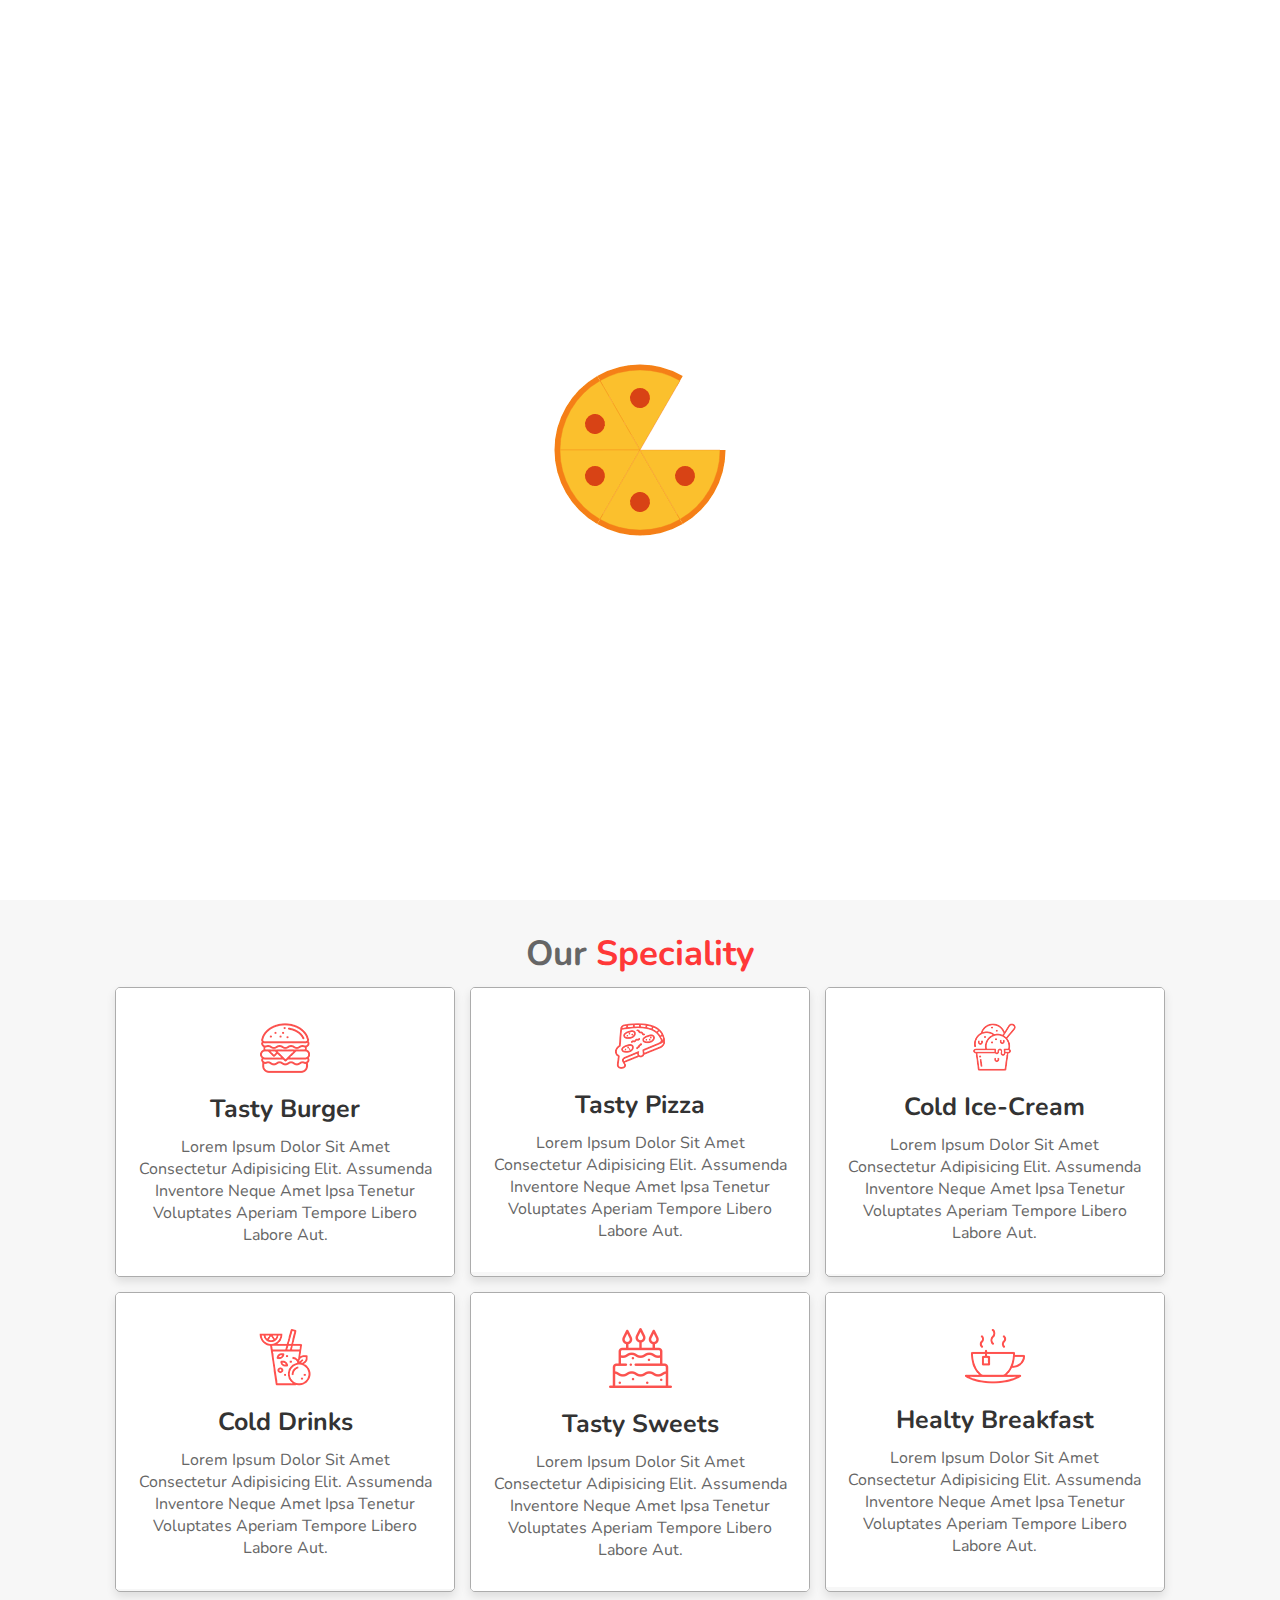
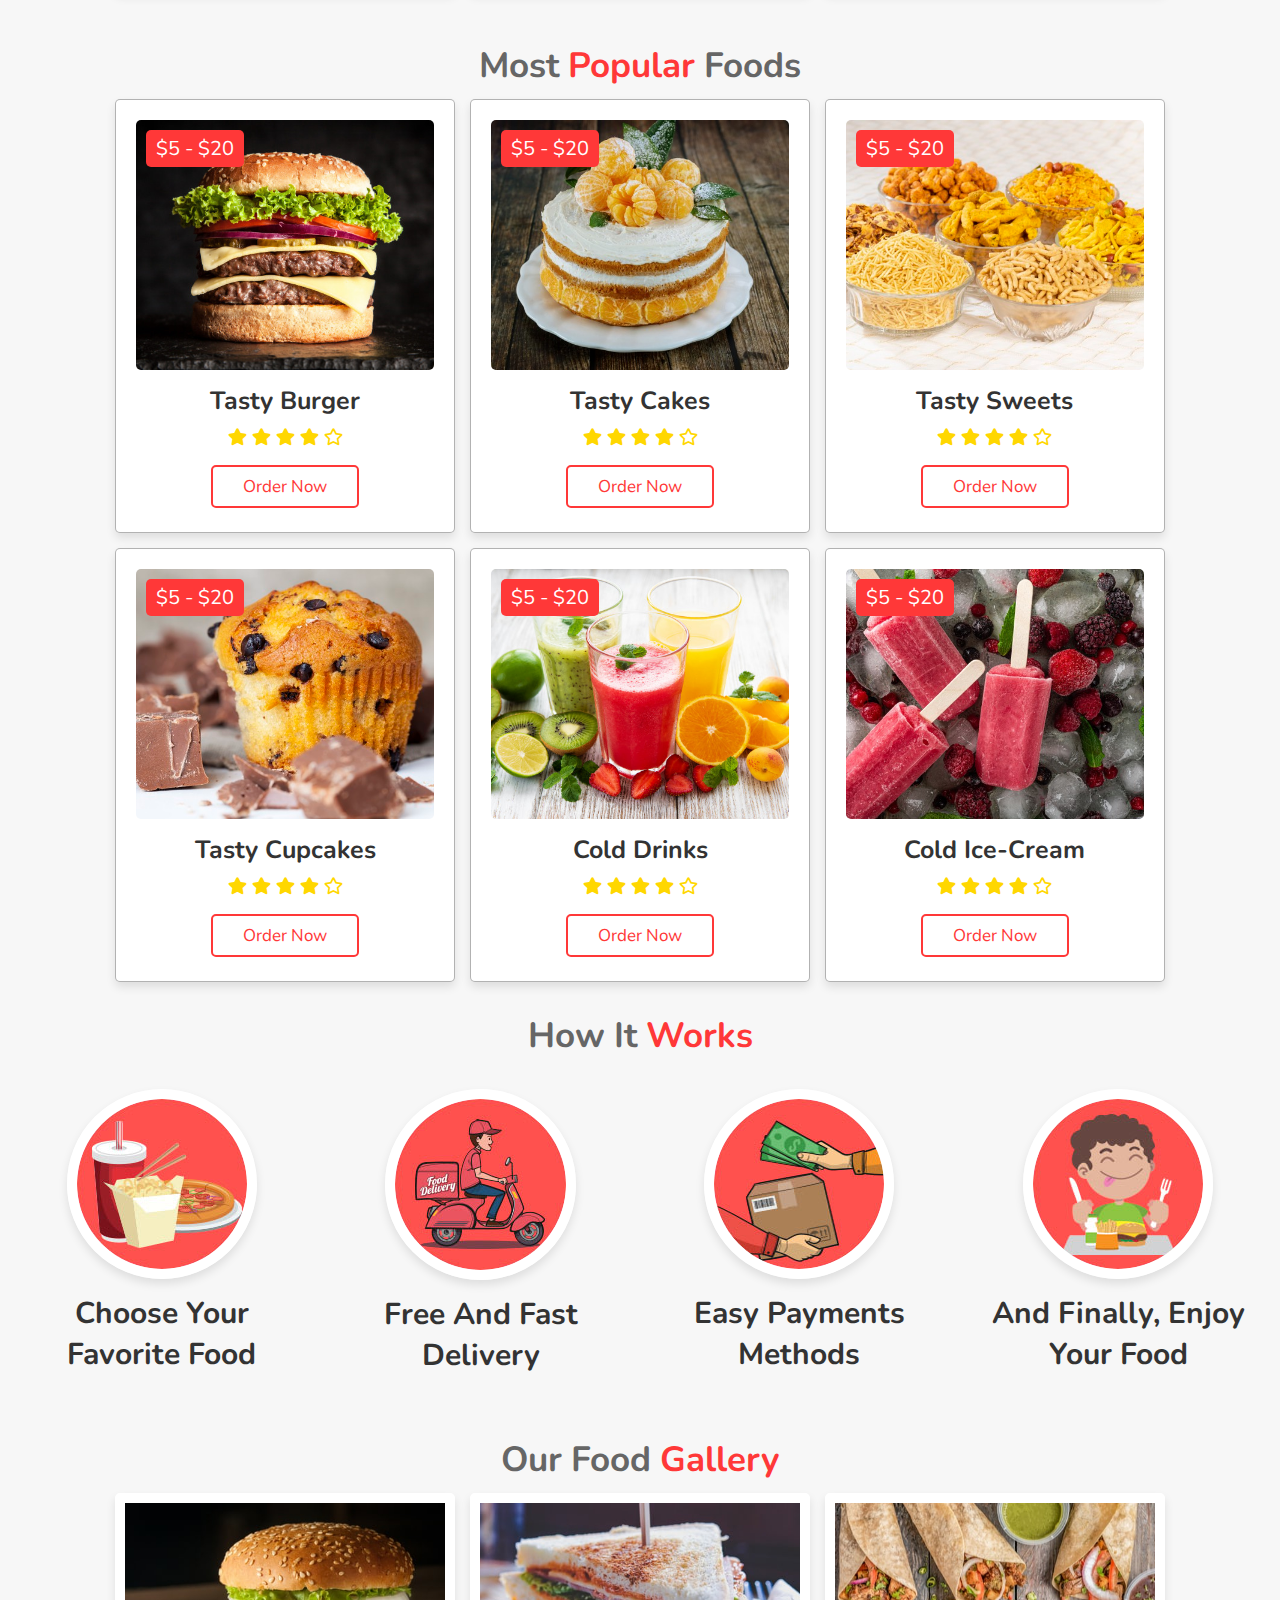
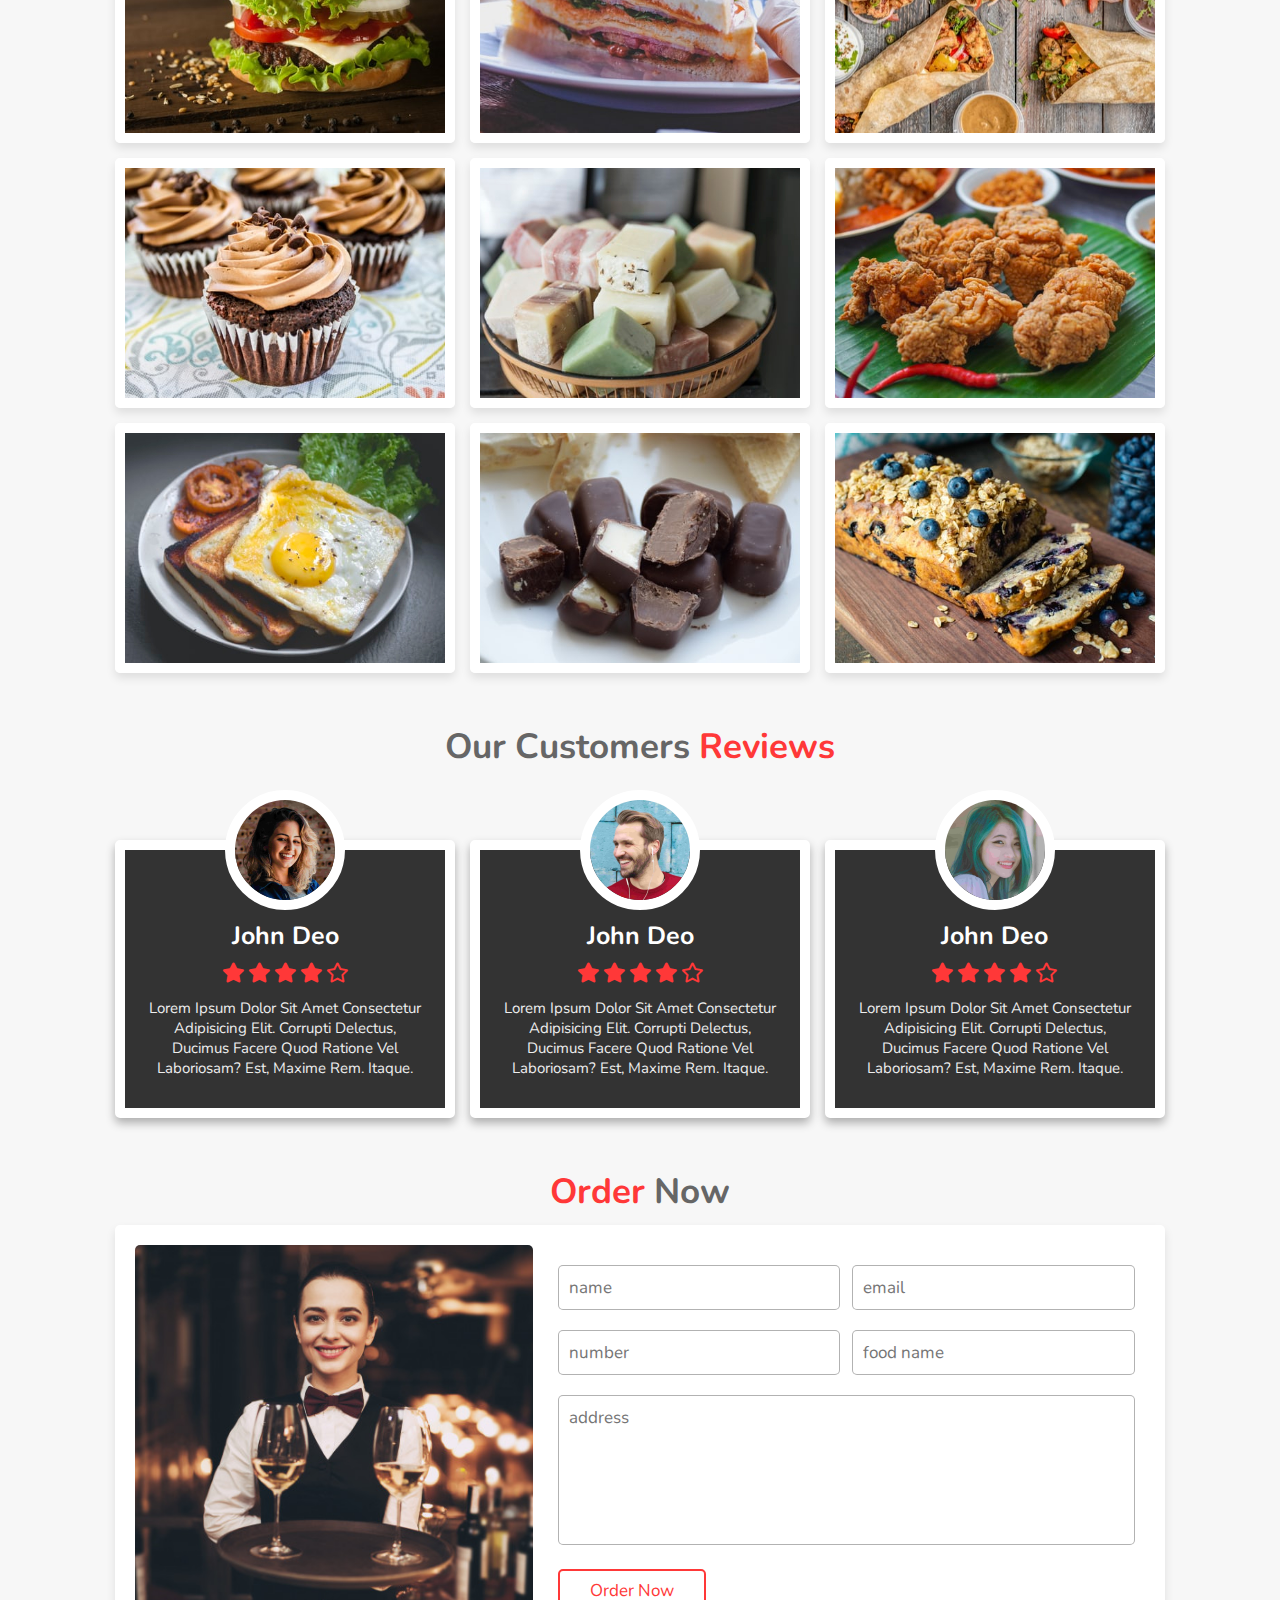
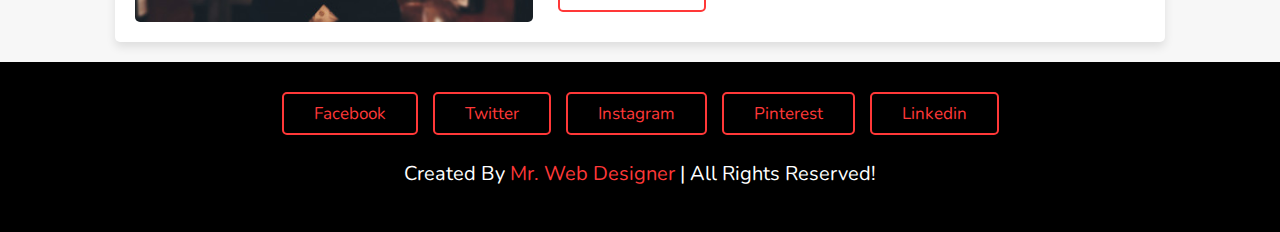
==== contact.html @ cdf205b4 "seperation completed" ====
<!DOCTYPE html>
<html lang="en">

<head>
    <meta charset="UTF-8">
    <meta name="viewport" content="width=device-width, initial-scale=1.0">
    <title>complete responsive food website design tutorial </title>

    <!-- font awesome cdn link  -->
    <link rel="stylesheet" href="https://cdnjs.cloudflare.com/ajax/libs/font-awesome/5.15.3/css/all.min.css">

    <!-- custom css file link  -->
    <link rel="stylesheet" href="style/style.css">

</head>

<body>

    <!-- header section starts  -->

    <header>

        <a href="#" class="logo"><i class="fas fa-utensils"></i>food</a>

        <div id="menu-bar" class="fas fa-bars"></div>

        <nav class="navbar">
            <a href="./index.html">home</a>
            <a href="./speciality.html">speciality</a>
            <a href="./popular.html">popular</a>
            <a href="./index.html">gallery</a>
            <a href="./review.html">review</a>
            <a href="./order.html">order</a>
            <a href="./contact.html">order</a>
        </nav>
    </header>

    <!-- header section ends -->

    <!-- home section starts  -->

    <section class="home" id="home">

        <div class="content">
            <h3>food made with love</h3>
            <p>Lorem ipsum dolor sit, amet consectetur adipisicing elit. Voluptas accusamus tempore temporibus rem amet
                laudantium animi optio voluptatum. Natus obcaecati unde porro nostrum ipsam itaque impedit incidunt rem
                quisquam eos!</p>
            <a href="#" class="btn">order now</a>
        </div>

        <div class="image">
            <img src="images/home-img.png" alt="">
        </div>

    </section>

    <!-- home section ends -->

    <!-- speciality section starts  -->

    <section class="speciality" id="speciality">

        <h1 class="heading"> our <span>speciality</span> </h1>

        <div class="box-container">

            <div class="box">
                <img class="image" src="images/s-img-1.jpg" alt="">
                <div class="content">
                    <img src="images/s-1.png" alt="">
                    <h3>tasty burger</h3>
                    <p>Lorem ipsum dolor sit amet consectetur adipisicing elit. Assumenda inventore neque amet ipsa
                        tenetur voluptates aperiam tempore libero labore aut.</p>
                </div>
            </div>
            <div class="box">
                <img class="image" src="images/s-img-2.jpg" alt="">
                <div class="content">
                    <img src="images/s-2.png" alt="">
                    <h3>tasty pizza</h3>
                    <p>Lorem ipsum dolor sit amet consectetur adipisicing elit. Assumenda inventore neque amet ipsa
                        tenetur voluptates aperiam tempore libero labore aut.</p>
                </div>
            </div>
            <div class="box">
                <img class="image" src="images/s-img-3.jpg" alt="">
                <div class="content">
                    <img src="images/s-3.png" alt="">
                    <h3>cold ice-cream</h3>
                    <p>Lorem ipsum dolor sit amet consectetur adipisicing elit. Assumenda inventore neque amet ipsa
                        tenetur voluptates aperiam tempore libero labore aut.</p>
                </div>
            </div>
            <div class="box">
                <img class="image" src="images/s-img-4.jpg" alt="">
                <div class="content">
                    <img src="images/s-4.png" alt="">
                    <h3>cold drinks</h3>
                    <p>Lorem ipsum dolor sit amet consectetur adipisicing elit. Assumenda inventore neque amet ipsa
                        tenetur voluptates aperiam tempore libero labore aut.</p>
                </div>
            </div>
            <div class="box">
                <img class="image" src="images/s-img-5.jpg" alt="">
                <div class="content">
                    <img src="images/s-5.png" alt="">
                    <h3>tasty sweets</h3>
                    <p>Lorem ipsum dolor sit amet consectetur adipisicing elit. Assumenda inventore neque amet ipsa
                        tenetur voluptates aperiam tempore libero labore aut.</p>
                </div>
            </div>
            <div class="box">
                <img class="image" src="images/s-img-6.jpg" alt="">
                <div class="content">
                    <img src="images/s-6.png" alt="">
                    <h3>healty breakfast</h3>
                    <p>Lorem ipsum dolor sit amet consectetur adipisicing elit. Assumenda inventore neque amet ipsa
                        tenetur voluptates aperiam tempore libero labore aut.</p>
                </div>
            </div>

        </div>

    </section>

    <!-- speciality section ends -->

    <!-- popular section starts  -->

    <section class="popular" id="popular">

        <h1 class="heading"> most <span>popular</span> foods </h1>

        <div class="box-container">

            <div class="box">
                <span class="price"> $5 - $20 </span>
                <img src="images/p-1.jpg" alt="">
                <h3>tasty burger</h3>
                <div class="stars">
                    <i class="fas fa-star"></i>
                    <i class="fas fa-star"></i>
                    <i class="fas fa-star"></i>
                    <i class="fas fa-star"></i>
                    <i class="far fa-star"></i>
                </div>
                <a href="#" class="btn">order now</a>
            </div>
            <div class="box">
                <span class="price"> $5 - $20 </span>
                <img src="images/p-2.jpg" alt="">
                <h3>tasty cakes</h3>
                <div class="stars">
                    <i class="fas fa-star"></i>
                    <i class="fas fa-star"></i>
                    <i class="fas fa-star"></i>
                    <i class="fas fa-star"></i>
                    <i class="far fa-star"></i>
                </div>
                <a href="#" class="btn">order now</a>
            </div>
            <div class="box">
                <span class="price"> $5 - $20 </span>
                <img src="images/p-3.jpg" alt="">
                <h3>tasty sweets</h3>
                <div class="stars">
                    <i class="fas fa-star"></i>
                    <i class="fas fa-star"></i>
                    <i class="fas fa-star"></i>
                    <i class="fas fa-star"></i>
                    <i class="far fa-star"></i>
                </div>
                <a href="#" class="btn">order now</a>
            </div>
            <div class="box">
                <span class="price"> $5 - $20 </span>
                <img src="images/p-4.jpg" alt="">
                <h3>tasty cupcakes</h3>
                <div class="stars">
                    <i class="fas fa-star"></i>
                    <i class="fas fa-star"></i>
                    <i class="fas fa-star"></i>
                    <i class="fas fa-star"></i>
                    <i class="far fa-star"></i>
                </div>
                <a href="#" class="btn">order now</a>
            </div>
            <div class="box">
                <span class="price"> $5 - $20 </span>
                <img src="images/p-5.jpg" alt="">
                <h3>cold drinks</h3>
                <div class="stars">
                    <i class="fas fa-star"></i>
                    <i class="fas fa-star"></i>
                    <i class="fas fa-star"></i>
                    <i class="fas fa-star"></i>
                    <i class="far fa-star"></i>
                </div>
                <a href="#" class="btn">order now</a>
            </div>
            <div class="box">
                <span class="price"> $5 - $20 </span>
                <img src="images/p-6.jpg" alt="">
                <h3>cold ice-cream</h3>
                <div class="stars">
                    <i class="fas fa-star"></i>
                    <i class="fas fa-star"></i>
                    <i class="fas fa-star"></i>
                    <i class="fas fa-star"></i>
                    <i class="far fa-star"></i>
                </div>
                <a href="#" class="btn">order now</a>
            </div>

        </div>

    </section>

    <!-- popular section ends -->

    <!-- steps section starts  -->

    <div class="step-container">

        <h1 class="heading">how it <span>works</span></h1>

        <section class="steps">

            <div class="box">
                <img src="images/step-1.jpg" alt="">
                <h3>choose your favorite food</h3>
            </div>
            <div class="box">
                <img src="images/step-2.jpg" alt="">
                <h3>free and fast delivery</h3>
            </div>
            <div class="box">
                <img src="images/step-3.jpg" alt="">
                <h3>easy payments methods</h3>
            </div>
            <div class="box">
                <img src="images/step-4.jpg" alt="">
                <h3>and finally, enjoy your food</h3>
            </div>

        </section>

    </div>

    <!-- steps section ends -->

    <!-- gallery section starts  -->

    <section class="gallery" id="gallery">

        <h1 class="heading"> our food <span> gallery </span> </h1>

        <div class="box-container">

            <div class="box">
                <img src="images/g-1.jpg" alt="">
                <div class="content">
                    <h3>tasty food</h3>
                    <p>Lorem ipsum dolor sit, amet consectetur adipisicing elit. Deleniti, ipsum.</p>
                    <a href="#" class="btn">ordern now</a>
                </div>
            </div>
            <div class="box">
                <img src="images/g-2.jpg" alt="">
                <div class="content">
                    <h3>tasty food</h3>
                    <p>Lorem ipsum dolor sit, amet consectetur adipisicing elit. Deleniti, ipsum.</p>
                    <a href="#" class="btn">ordern now</a>
                </div>
            </div>
            <div class="box">
                <img src="images/g-3.jpg" alt="">
                <div class="content">
                    <h3>tasty food</h3>
                    <p>Lorem ipsum dolor sit, amet consectetur adipisicing elit. Deleniti, ipsum.</p>
                    <a href="#" class="btn">ordern now</a>
                </div>
            </div>
            <div class="box">
                <img src="images/g-4.jpg" alt="">
                <div class="content">
                    <h3>tasty food</h3>
                    <p>Lorem ipsum dolor sit, amet consectetur adipisicing elit. Deleniti, ipsum.</p>
                    <a href="#" class="btn">ordern now</a>
                </div>
            </div>
            <div class="box">
                <img src="images/g-5.jpg" alt="">
                <div class="content">
                    <h3>tasty food</h3>
                    <p>Lorem ipsum dolor sit, amet consectetur adipisicing elit. Deleniti, ipsum.</p>
                    <a href="#" class="btn">ordern now</a>
                </div>
            </div>
            <div class="box">
                <img src="images/g-6.jpg" alt="">
                <div class="content">
                    <h3>tasty food</h3>
                    <p>Lorem ipsum dolor sit, amet consectetur adipisicing elit. Deleniti, ipsum.</p>
                    <a href="#" class="btn">ordern now</a>
                </div>
            </div>
            <div class="box">
                <img src="images/g-7.jpg" alt="">
                <div class="content">
                    <h3>tasty food</h3>
                    <p>Lorem ipsum dolor sit, amet consectetur adipisicing elit. Deleniti, ipsum.</p>
                    <a href="#" class="btn">ordern now</a>
                </div>
            </div>
            <div class="box">
                <img src="images/g-8.jpg" alt="">
                <div class="content">
                    <h3>tasty food</h3>
                    <p>Lorem ipsum dolor sit, amet consectetur adipisicing elit. Deleniti, ipsum.</p>
                    <a href="#" class="btn">ordern now</a>
                </div>
            </div>
            <div class="box">
                <img src="images/g-9.jpg" alt="">
                <div class="content">
                    <h3>tasty food</h3>
                    <p>Lorem ipsum dolor sit, amet consectetur adipisicing elit. Deleniti, ipsum.</p>
                    <a href="#" class="btn">ordern now</a>
                </div>
            </div>

        </div>

    </section>

    <!-- gallery section ends -->

    <!-- review section starts  -->

    <section class="review" id="review">

        <h1 class="heading"> our customers <span>reviews</span> </h1>

        <div class="box-container">

            <div class="box">
                <img src="images/pic1.png" alt="">
                <h3>john deo</h3>
                <div class="stars">
                    <i class="fas fa-star"></i>
                    <i class="fas fa-star"></i>
                    <i class="fas fa-star"></i>
                    <i class="fas fa-star"></i>
                    <i class="far fa-star"></i>
                </div>
                <p>Lorem ipsum dolor sit amet consectetur adipisicing elit. Corrupti delectus, ducimus facere quod
                    ratione vel laboriosam? Est, maxime rem. Itaque.</p>
            </div>
            <div class="box">
                <img src="images/pic2.png" alt="">
                <h3>john deo</h3>
                <div class="stars">
                    <i class="fas fa-star"></i>
                    <i class="fas fa-star"></i>
                    <i class="fas fa-star"></i>
                    <i class="fas fa-star"></i>
                    <i class="far fa-star"></i>
                </div>
                <p>Lorem ipsum dolor sit amet consectetur adipisicing elit. Corrupti delectus, ducimus facere quod
                    ratione vel laboriosam? Est, maxime rem. Itaque.</p>
            </div>
            <div class="box">
                <img src="images/pic3.png" alt="">
                <h3>john deo</h3>
                <div class="stars">
                    <i class="fas fa-star"></i>
                    <i class="fas fa-star"></i>
                    <i class="fas fa-star"></i>
                    <i class="fas fa-star"></i>
                    <i class="far fa-star"></i>
                </div>
                <p>Lorem ipsum dolor sit amet consectetur adipisicing elit. Corrupti delectus, ducimus facere quod
                    ratione vel laboriosam? Est, maxime rem. Itaque.</p>
            </div>

        </div>

    </section>

    <!-- review section ends -->

    <!-- order section starts  -->

    <section class="order" id="order">

        <h1 class="heading"> <span>order</span> now </h1>

        <div class="row">

            <div class="image">
                <img src="images/order-img.jpg" alt="">
            </div>

            <form action="">

                <div class="inputBox">
                    <input type="text" placeholder="name">
                    <input type="email" placeholder="email">
                </div>

                <div class="inputBox">
                    <input type="number" placeholder="number">
                    <input type="text" placeholder="food name">
                </div>

                <textarea placeholder="address" name="" id="" cols="30" rows="10"></textarea>

                <input type="submit" value="order now" class="btn">

            </form>

        </div>

    </section>

    <!-- order section ends -->

    <!-- footer section  -->

    <section class="footer">

        <div class="share">
            <a href="#" class="btn">facebook</a>
            <a href="#" class="btn">twitter</a>
            <a href="#" class="btn">instagram</a>
            <a href="#" class="btn">pinterest</a>
            <a href="#" class="btn">linkedin</a>
        </div>

        <h1 class="credit"> created by <span> mr. web designer </span> | all rights reserved! </h1>

    </section>

    <!-- scroll top button  -->
    <a href="#home" class="fas fa-angle-up" id="scroll-top"></a>

    <!-- loader  -->
    <div class="loader-container">
        <img src="images/loader.gif" alt="">
    </div>

    <!-- custom js file link  -->
    <script src="script/script.js"></script>


</body>

</html>
---- style/style.css ----
@import url('https://fonts.googleapis.com/css2?family=Nunito:wght@200;300;400;600;700&display=swap');

:root{
  --red:#ff3838;
}

*{
  font-family: 'Nunito', sans-serif;
  margin:0; padding:0;
  box-sizing: border-box;
  outline: none; border:none;
  text-decoration: none;
  text-transform: capitalize;
  transition:all .2s linear;
}

*::selection{
  background:var(--red);
  color:#fff;
}

html{
  font-size: 62.5%;
  overflow-x: hidden;
  scroll-behavior: smooth;
  scroll-padding-top: 6rem;
}

body{
  background:#f7f7f7;
}

section{
  padding:2rem 9%;
}

.heading{
  text-align: center;
  font-size: 3.5rem;
  padding:1rem;
  color:#666;
}

.heading span{
  color:var(--red);
}

.btn{
  display: inline-block;
  padding:.8rem 3rem;
  border:.2rem solid var(--red);
  color:var(--red);
  cursor: pointer;
  font-size: 1.7rem;
  border-radius: .5rem;
  position: relative;
  overflow: hidden;
  z-index: 0;
  margin-top: 1rem;
}

.btn::before{
  content: '';
  position: absolute;
  top:0; right: 0;
  width:0%;
  height:100%;
  background:var(--red);
  transition: .3s linear;
  z-index: -1;
}

.btn:hover::before{
  width:100%;
  left: 0;
}

.btn:hover{
  color:#fff;
}

header{
  position: fixed;
  top:0; left: 0; right:0;
  z-index: 1000;
  display: flex;
  align-items: center;
  justify-content: space-between;
  background:#fff;
  padding:2rem 9%;
  box-shadow: 0 .5rem 1rem rgba(0,0,0,.1);
}

header .logo{
  font-size: 2.5rem;
  font-weight: bolder;
  color:#666;
}

header .logo i{
  padding-right: .5rem;
  color:var(--red);
}

header .navbar a{
  font-size: 2rem;
  margin-left: 2rem;
  color:#666;
}

header .navbar a:hover{
  color:var(--red);
}

#menu-bar{
  font-size: 3rem;
  cursor: pointer;
  color:#666;
  border:.1rem solid #666;
  border-radius: .3rem;
  padding:.5rem 1.5rem;
  display: none;
}

.home{
  display: flex;
  flex-wrap: wrap;
  gap:1.5rem;
  min-height: 100vh;
  align-items: center;
  background:url(../images/home-bg.jpg) no-repeat;
  background-size: cover;
  background-position: center;
}

.home .content{
  flex:1 1 40rem;
  padding-top: 6.5rem;
}

.home .image{
  flex:1 1 40rem;
}

.home .image img{
  width:100%;
  padding:1rem;
  animation:float 3s linear infinite;
}

@keyframes float{
  0%, 100%{
    transform: translateY(0rem);
  }
  50%{
    transform: translateY(3rem);
  }
}

.home .content h3{
  font-size: 5rem;
  color:#333;
}

.home .content p{
  font-size: 1.7rem;
  color:#666;
  padding:1rem 0;
}

.speciality .box-container{
  display: flex;
  flex-wrap: wrap;
  gap:1.5rem;
}

.speciality .box-container .box{
  flex:1 1 30rem;
  position: relative;
  overflow: hidden;
  box-shadow: 0 .5rem 1rem rgba(0,0,0,.1);
  border:.1rem solid rgba(0,0,0,.3);
  cursor: pointer;
  border-radius: .5rem;
}

.speciality .box-container .box .image{
  height:100%;
  width:100%;
  object-fit: cover;
  position: absolute;
  top:-100%; left:0;
}

.speciality .box-container .box .content{
  text-align: center;
  background:#fff;
  padding:2rem;
}

.speciality .box-container .box .content img{
  margin:1.5rem 0;
}

.speciality .box-container .box .content h3{
  font-size: 2.5rem;
  color:#333;
}

.speciality .box-container .box .content p{
  font-size: 1.6rem;
  color:#666;
  padding:1rem 0;
}

.speciality .box-container .box:hover .image{
  top:0;
}

.speciality .box-container .box:hover .content{
  transform: translateY(100%);
}

.popular .box-container{
  display: flex;
  flex-wrap: wrap;
  gap:1.5rem;
}

.popular .box-container .box{
  padding:2rem;
  background:#fff;
  box-shadow: 0 .5rem 1rem rgba(0,0,0,.1);
  border:.1rem solid rgba(0,0,0,.3);
  border-radius: .5rem;
  text-align: center;
  flex:1 1 30rem;
  position: relative;
}

.popular .box-container .box img{
  height:25rem;
  object-fit: cover;
  width:100%;
  border-radius: .5rem;
}

.popular .box-container .box .price{
  position: absolute;
  top:3rem; left:3rem;
  background:var(--red);
  color:#fff;
  font-size: 2rem;
  padding:.5rem 1rem;
  border-radius: .5rem;
}

.popular .box-container .box h3{
  color:#333;
  font-size: 2.5rem;
  padding-top: 1rem;
}

.popular .box-container .box .stars i{
  color:gold;
  font-size: 1.7rem;
  padding:1rem .1rem;
}

.steps{
  display: flex;
  flex-wrap: wrap;
  gap:1.5rem;
  padding:1rem;
}

.steps .box{
  flex:1 1 25rem;
  padding:1rem;
  text-align: center;
}

.steps .box img{
  border-radius: 50%;
  border:1rem solid #fff;
  box-shadow: 0 .5rem 1rem rgba(0,0,0,.1);
}

.steps .box h3{
  font-size: 3rem;
  color:#333;
  padding:1rem;
}

.gallery .box-container{
  display: flex;
  flex-wrap: wrap;
  gap:1.5rem;
}

.gallery .box-container .box{
  height:25rem;
  flex:1 1 30rem;
  border:1rem solid #fff;
  box-shadow: 0 .5rem 1rem rgba(0,0,0,.1);
  border-radius: .5rem;
  position: relative;
  overflow: hidden;
}

.gallery .box-container .box img{
  height:100%;
  width:100%;
  object-fit: cover;
}

.gallery .box-container .box .content{
  position: absolute;
  top:-100%; left:0;
  height: 100%;
  width:100%;
  background:rgba(255,255,255,.9);
  padding:2rem;
  padding-top: 5rem;
  text-align: center;
}

.gallery .box-container .box .content h3{
  font-size: 2.5rem;
  color:#333;
}

.gallery .box-container .box .content p{
  font-size: 1.5rem;
  color:#666;
  padding:1rem 0;
}

.gallery .box-container .box:hover .content{
  top:0;
}

.review .box-container{
  display: flex;
  flex-wrap: wrap;
  gap:1.5rem;
}

.review .box-container .box{
  text-align: center;
  padding:2rem;
  border:1rem solid #fff;
  box-shadow: 0 .5rem 1rem rgba(0,0,0,.3);
  border-radius: .5rem;
  flex:1 1 30rem;
  background:#333;
  margin-top: 6rem;
}

.review .box-container .box img{
  height: 12rem;
  width:12rem;
  border-radius: 50%;
  border:1rem solid #fff;
  margin-top: -8rem;
  object-fit: cover;
}

.review .box-container .box h3{
  font-size: 2.5rem;
  color:#fff;
  padding:.5rem 0;
}

.review .box-container .box .stars i{
  font-size: 2rem;
  color:var(--red);
  padding:.5rem 0;
}

.review .box-container .box p{
  font-size: 1.5rem;
  color:#eee;
  padding:1rem 0;
}

.order .row{
  padding:2rem;
  box-shadow: 0 .5rem 1rem rgba(0,0,0,.1);
  background:#fff;
  display: flex;
  flex-wrap: wrap;
  gap:1.5rem;
  border-radius: .5rem;
}

.order .row .image{
  flex:1 1 30rem;
}

.order .row .image img{
  height: 100%;
  width:100%;
  object-fit: cover;
  border-radius: .5rem;
}

.order .row form{
  flex:1 1 50rem;
  padding:1rem;
}

.order .row form .inputBox{
  display: flex;
  justify-content: space-between;
  flex-wrap: wrap;
}

.order .row form .inputBox input, .order .row form textarea{
  padding:1rem;
  margin:1rem 0;
  font-size: 1.7rem;
  color:#333;
  text-transform: none;
  border:.1rem solid rgba(0,0,0,.3);
  border-radius: .5rem;
  width:49%;
}

.order .row form textarea{
  width:100%;
  resize: none;
  height:15rem;
}

.order .row form .btn{
  background:none;
}

.order .row form .btn:hover{
  background:var(--red);
}

.footer{
  background:#000;
  text-align: center;
}

.footer .share{
  display: flex;
  gap:1.5rem;
  justify-content: center;
  flex-wrap: wrap;
}

.footer .credit{
  padding:2.5rem 1rem;
  color:#fff;
  font-weight: normal;
  font-size: 2rem;
}

.footer .credit span{
  color:var(--red);
}

#scroll-top{
  position: fixed;
  top:-120%;
  right:2rem;
  padding:.5rem 1.5rem;
  font-size: 4rem;
  background:var(--red);
  color:#fff;
  border-radius: .5rem;
  transition: 1s linear;
  z-index: 1000;
}

#scroll-top.active{
  top:calc(100% - 12rem)
}

.loader-container{
  position: fixed;
  top:0; left:0;
  z-index: 10000;
  background:#fff;
  display: flex;
  align-items: center;
  justify-content: center;
  height:100%;
  width:100%;
}

.loader-container.fade-out{
  top:-120%;
}














/* media queries  */

@media(max-width:991px){

  html{
    font-size: 55%;
  }

  header{
    padding:2rem;
  }

  section{
    padding:2rem;
  }

}

@media(max-width:768px){

  #menu-bar{
    display: initial;
  }

  header .navbar{
    position: absolute;
    top:100%; left: 0; right:0;
    background: #f7f7f7;
    border-top: .1rem solid rgba(0,0,0,.1);
    clip-path: polygon(0 0, 100% 0, 100% 0, 0 0);
  }

  header .navbar.active{
    clip-path: polygon(0 0, 100% 0, 100% 100%, 0% 100%);
  }

  header .navbar a{
    margin: 1.5rem;
    padding:1.5rem;
    display: block;
    border:.2rem solid rgba(0,0,0,.1);
    border-left:.5rem solid var(--red);
    background:#fff;
  }

}

@media(max-width:450px){

  html{
    font-size: 50%;
  }

  .order .row form .inputBox input{
    width:100%;
  }

}
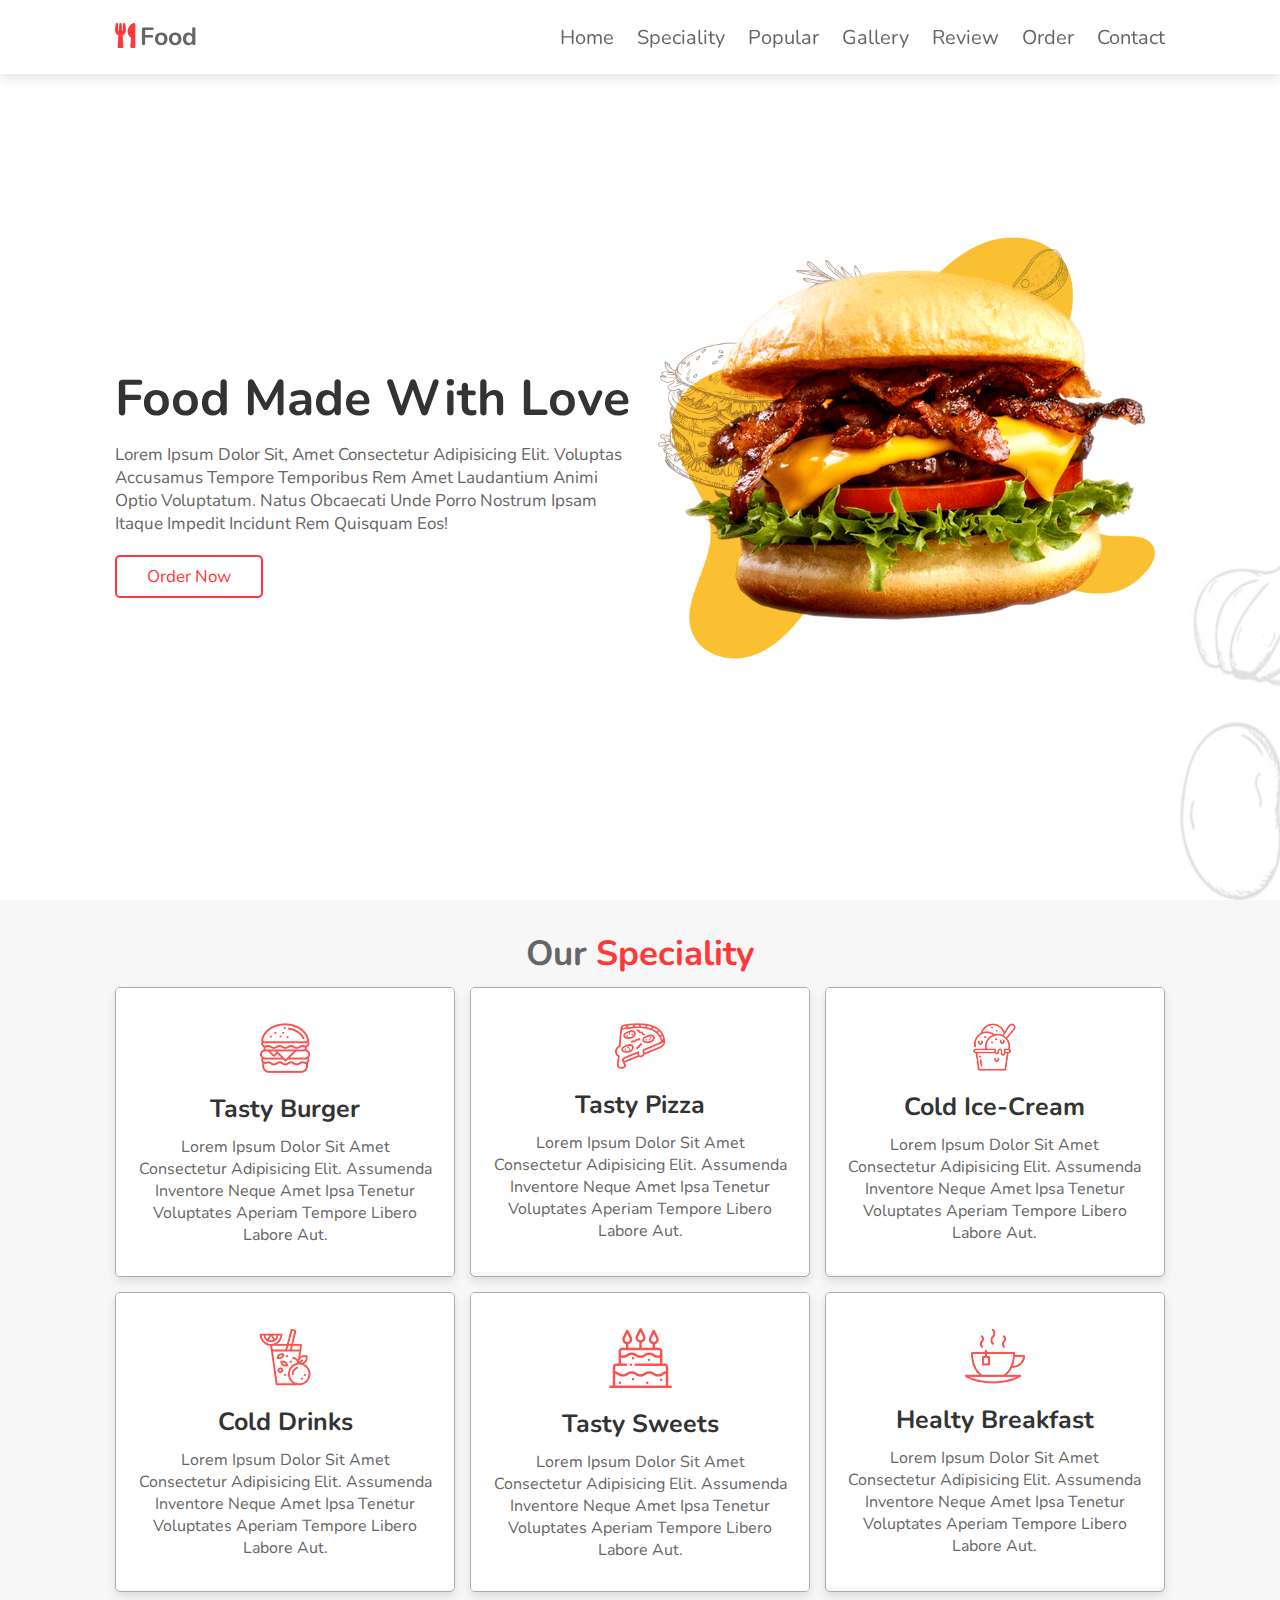
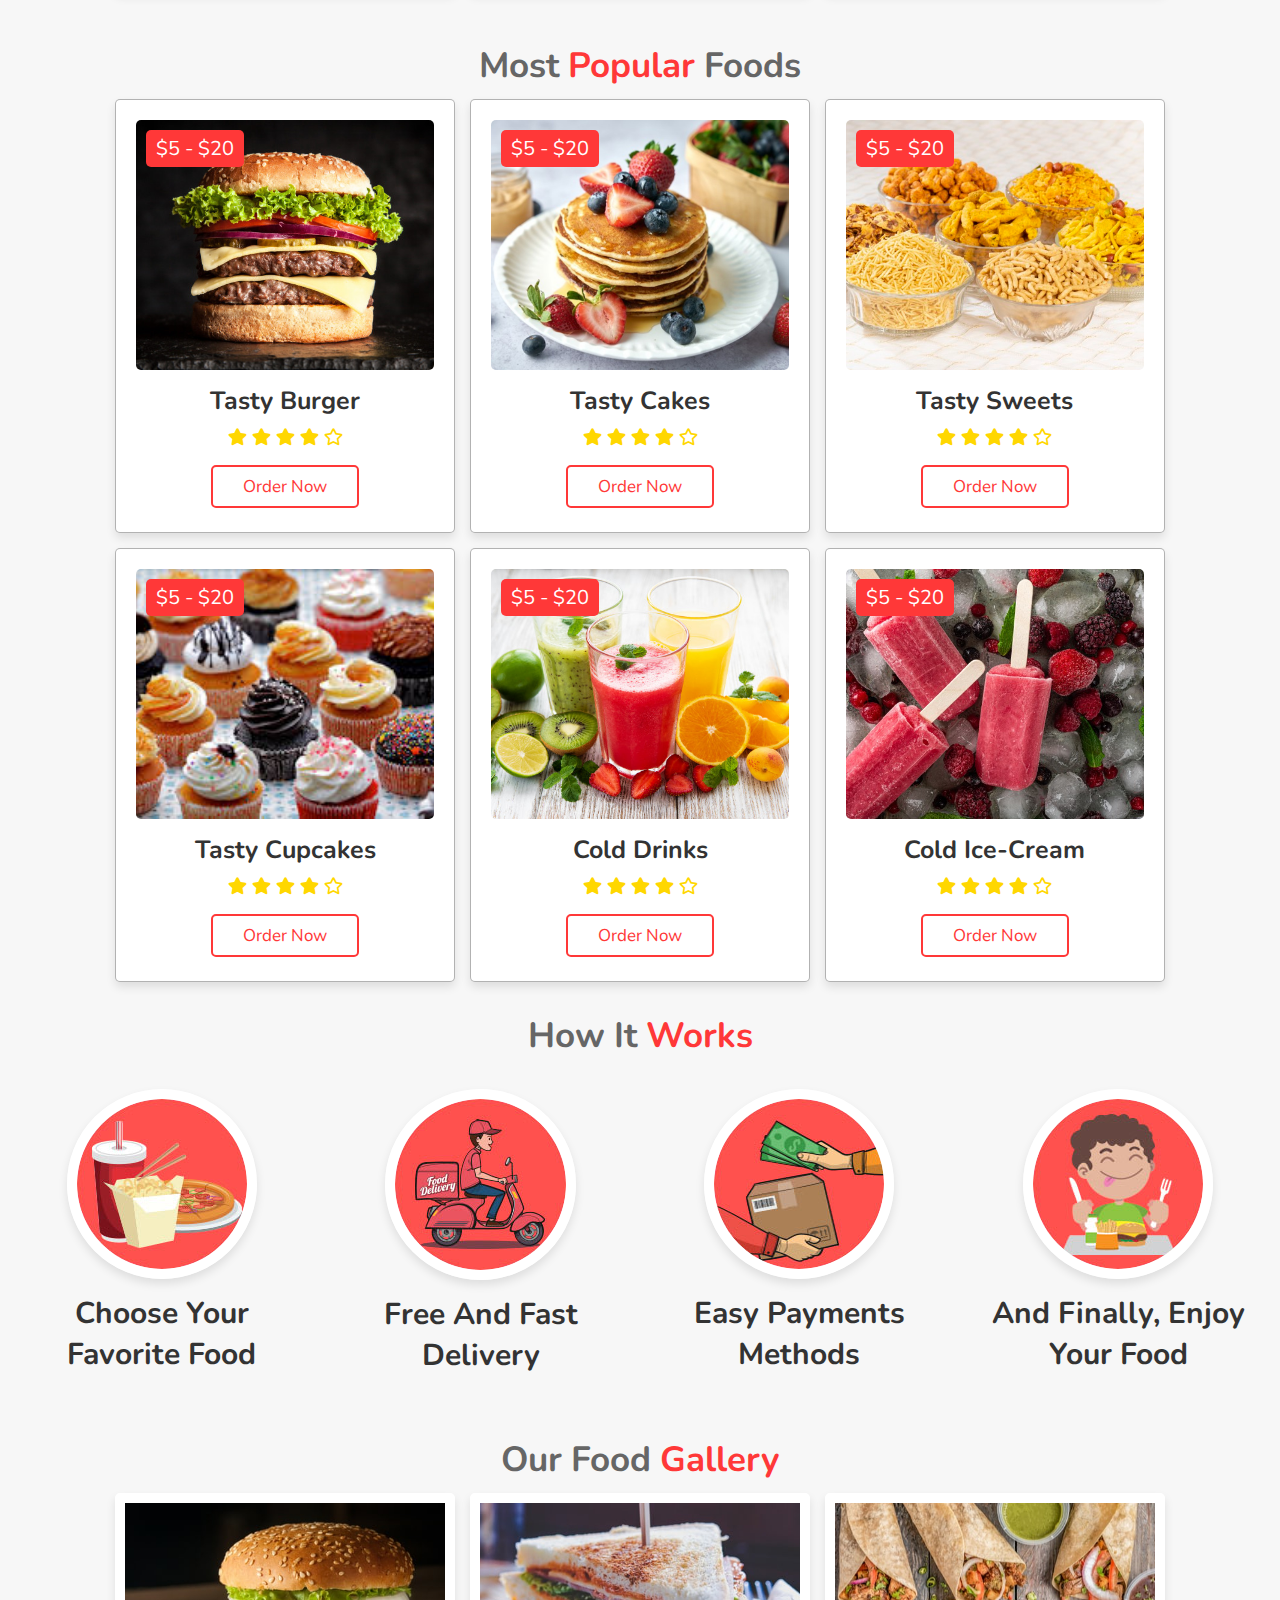
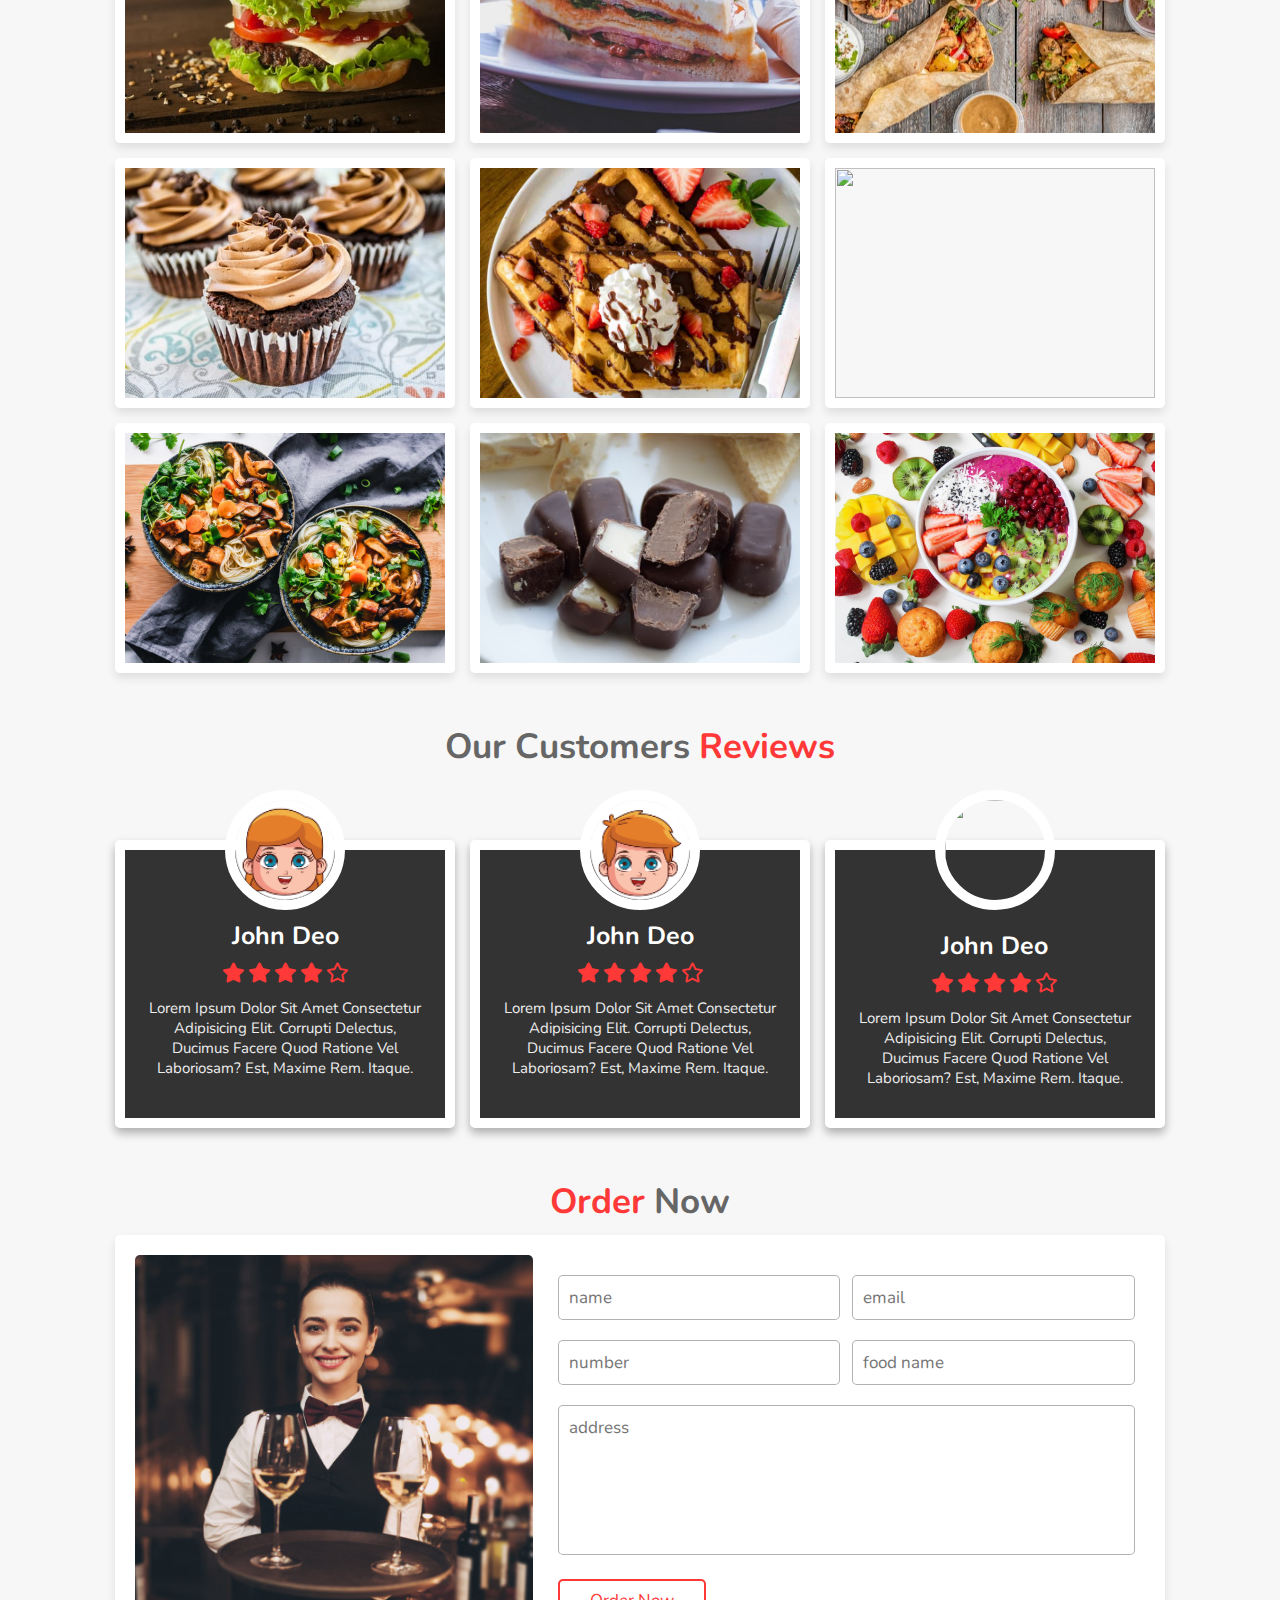
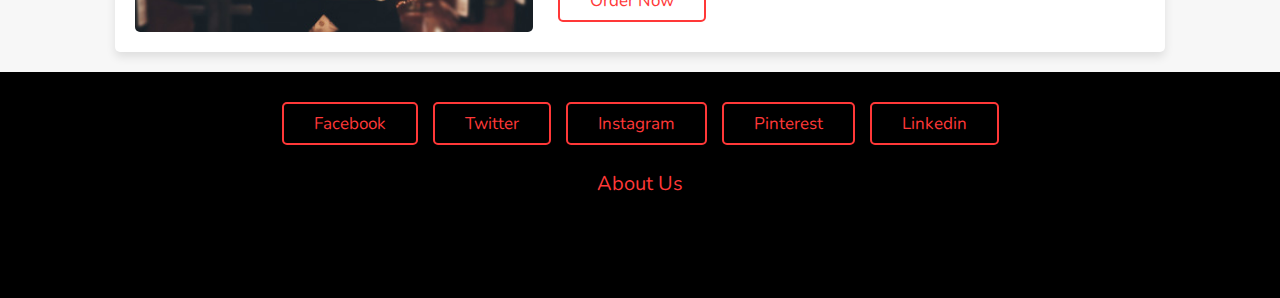
==== commit 8ab339d4: "contact, footer, thankyou remaining" ====
--- a/contact.html
+++ b/contact.html
@@ -4,7 +4,7 @@
 <head>
     <meta charset="UTF-8">
     <meta name="viewport" content="width=device-width, initial-scale=1.0">
-    <title>complete responsive food website design tutorial </title>
+    <title>FoodHub</title>
 
     <!-- font awesome cdn link  -->
     <link rel="stylesheet" href="https://cdnjs.cloudflare.com/ajax/libs/font-awesome/5.15.3/css/all.min.css">
@@ -31,7 +31,7 @@
             <a href="./index.html">gallery</a>
             <a href="./review.html">review</a>
             <a href="./order.html">order</a>
-            <a href="./contact.html">order</a>
+            <a href="./contact.html">contact</a>
         </nav>
     </header>
 
@@ -439,18 +439,16 @@
             <a href="#" class="btn">linkedin</a>
         </div>
 
-        <h1 class="credit"> created by <span> mr. web designer </span> | all rights reserved! </h1>
+        <h1 class="credit"><span>About Us</span></h1>
+        <p >36, cadillac Creasent Brampton, Ontario, canada</p>\
+        <p>3657-786-004</p>
+        <p>hsbhathal001@gmail.com</p>
 
     </section>
 
     <!-- scroll top button  -->
     <a href="#home" class="fas fa-angle-up" id="scroll-top"></a>
 
-    <!-- loader  -->
-    <div class="loader-container">
-        <img src="images/loader.gif" alt="">
-    </div>
-
     <!-- custom js file link  -->
     <script src="script/script.js"></script>
 
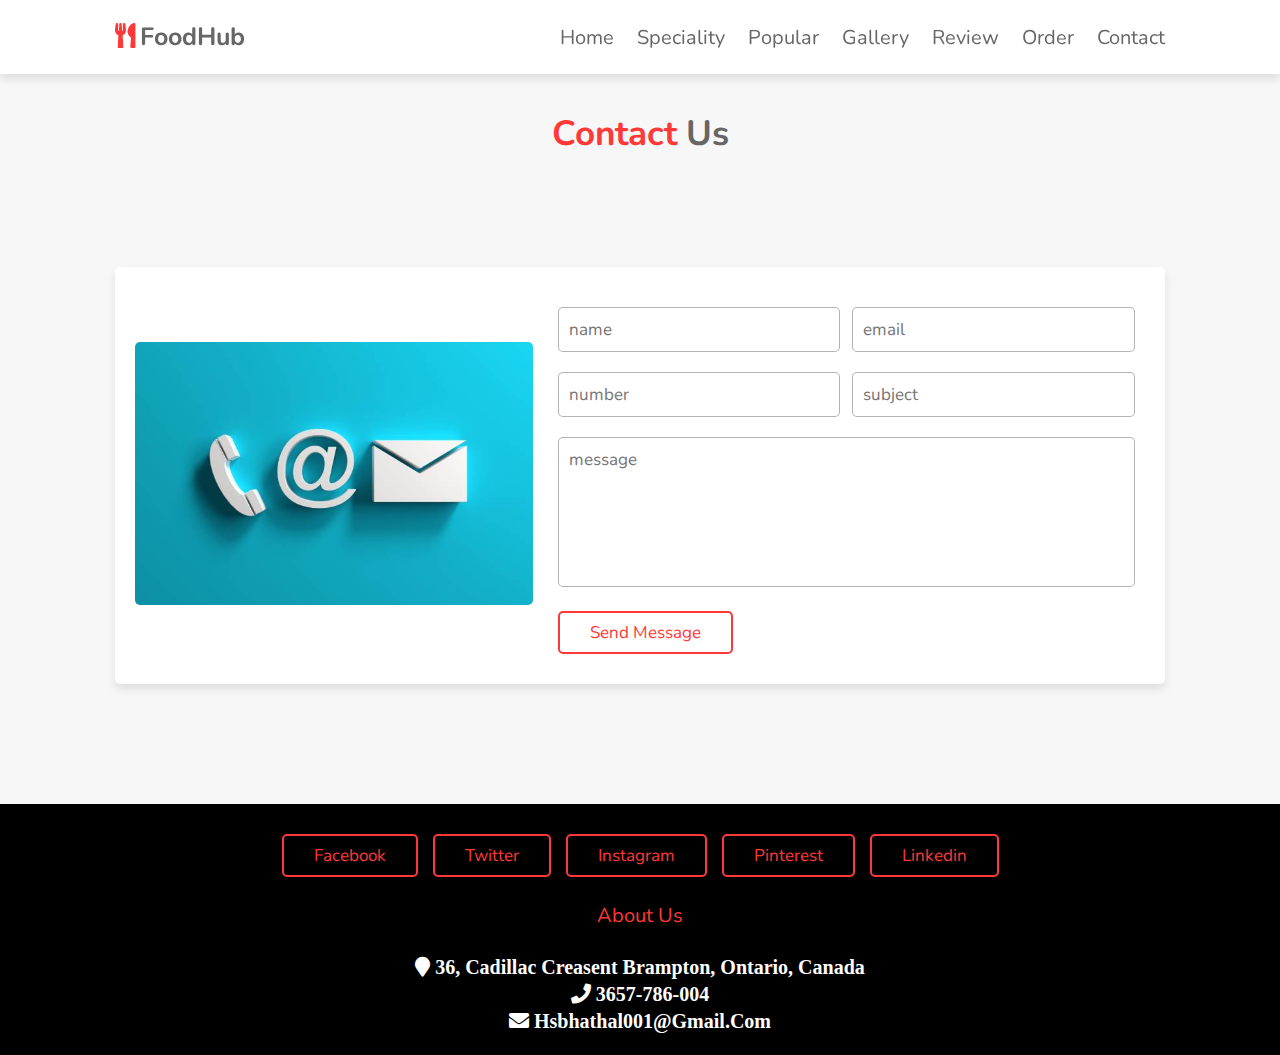
==== commit 1640f8ba: "completed" ====
--- a/contact.html
+++ b/contact.html
@@ -20,7 +20,7 @@
 
     <header>
 
-        <a href="#" class="logo"><i class="fas fa-utensils"></i>food</a>
+        <a href="#" class="logo"><i class="fas fa-utensils"></i>FoodHub</a>
 
         <div id="menu-bar" class="fas fa-bars"></div>
 
@@ -37,373 +37,18 @@
 
     <!-- header section ends -->
 
-    <!-- home section starts  -->
+    <!-- contact section starts -->
+    <section class="contact" id="contact">
 
-    <section class="home" id="home">
-
-        <div class="content">
-            <h3>food made with love</h3>
-            <p>Lorem ipsum dolor sit, amet consectetur adipisicing elit. Voluptas accusamus tempore temporibus rem amet
-                laudantium animi optio voluptatum. Natus obcaecati unde porro nostrum ipsam itaque impedit incidunt rem
-                quisquam eos!</p>
-            <a href="#" class="btn">order now</a>
-        </div>
-
-        <div class="image">
-            <img src="images/home-img.png" alt="">
-        </div>
-
-    </section>
-
-    <!-- home section ends -->
-
-    <!-- speciality section starts  -->
-
-    <section class="speciality" id="speciality">
-
-        <h1 class="heading"> our <span>speciality</span> </h1>
-
-        <div class="box-container">
-
-            <div class="box">
-                <img class="image" src="images/s-img-1.jpg" alt="">
-                <div class="content">
-                    <img src="images/s-1.png" alt="">
-                    <h3>tasty burger</h3>
-                    <p>Lorem ipsum dolor sit amet consectetur adipisicing elit. Assumenda inventore neque amet ipsa
-                        tenetur voluptates aperiam tempore libero labore aut.</p>
-                </div>
-            </div>
-            <div class="box">
-                <img class="image" src="images/s-img-2.jpg" alt="">
-                <div class="content">
-                    <img src="images/s-2.png" alt="">
-                    <h3>tasty pizza</h3>
-                    <p>Lorem ipsum dolor sit amet consectetur adipisicing elit. Assumenda inventore neque amet ipsa
-                        tenetur voluptates aperiam tempore libero labore aut.</p>
-                </div>
-            </div>
-            <div class="box">
-                <img class="image" src="images/s-img-3.jpg" alt="">
-                <div class="content">
-                    <img src="images/s-3.png" alt="">
-                    <h3>cold ice-cream</h3>
-                    <p>Lorem ipsum dolor sit amet consectetur adipisicing elit. Assumenda inventore neque amet ipsa
-                        tenetur voluptates aperiam tempore libero labore aut.</p>
-                </div>
-            </div>
-            <div class="box">
-                <img class="image" src="images/s-img-4.jpg" alt="">
-                <div class="content">
-                    <img src="images/s-4.png" alt="">
-                    <h3>cold drinks</h3>
-                    <p>Lorem ipsum dolor sit amet consectetur adipisicing elit. Assumenda inventore neque amet ipsa
-                        tenetur voluptates aperiam tempore libero labore aut.</p>
-                </div>
-            </div>
-            <div class="box">
-                <img class="image" src="images/s-img-5.jpg" alt="">
-                <div class="content">
-                    <img src="images/s-5.png" alt="">
-                    <h3>tasty sweets</h3>
-                    <p>Lorem ipsum dolor sit amet consectetur adipisicing elit. Assumenda inventore neque amet ipsa
-                        tenetur voluptates aperiam tempore libero labore aut.</p>
-                </div>
-            </div>
-            <div class="box">
-                <img class="image" src="images/s-img-6.jpg" alt="">
-                <div class="content">
-                    <img src="images/s-6.png" alt="">
-                    <h3>healty breakfast</h3>
-                    <p>Lorem ipsum dolor sit amet consectetur adipisicing elit. Assumenda inventore neque amet ipsa
-                        tenetur voluptates aperiam tempore libero labore aut.</p>
-                </div>
-            </div>
-
-        </div>
-
-    </section>
-
-    <!-- speciality section ends -->
-
-    <!-- popular section starts  -->
-
-    <section class="popular" id="popular">
-
-        <h1 class="heading"> most <span>popular</span> foods </h1>
-
-        <div class="box-container">
-
-            <div class="box">
-                <span class="price"> $5 - $20 </span>
-                <img src="images/p-1.jpg" alt="">
-                <h3>tasty burger</h3>
-                <div class="stars">
-                    <i class="fas fa-star"></i>
-                    <i class="fas fa-star"></i>
-                    <i class="fas fa-star"></i>
-                    <i class="fas fa-star"></i>
-                    <i class="far fa-star"></i>
-                </div>
-                <a href="#" class="btn">order now</a>
-            </div>
-            <div class="box">
-                <span class="price"> $5 - $20 </span>
-                <img src="images/p-2.jpg" alt="">
-                <h3>tasty cakes</h3>
-                <div class="stars">
-                    <i class="fas fa-star"></i>
-                    <i class="fas fa-star"></i>
-                    <i class="fas fa-star"></i>
-                    <i class="fas fa-star"></i>
-                    <i class="far fa-star"></i>
-                </div>
-                <a href="#" class="btn">order now</a>
-            </div>
-            <div class="box">
-                <span class="price"> $5 - $20 </span>
-                <img src="images/p-3.jpg" alt="">
-                <h3>tasty sweets</h3>
-                <div class="stars">
-                    <i class="fas fa-star"></i>
-                    <i class="fas fa-star"></i>
-                    <i class="fas fa-star"></i>
-                    <i class="fas fa-star"></i>
-                    <i class="far fa-star"></i>
-                </div>
-                <a href="#" class="btn">order now</a>
-            </div>
-            <div class="box">
-                <span class="price"> $5 - $20 </span>
-                <img src="images/p-4.jpg" alt="">
-                <h3>tasty cupcakes</h3>
-                <div class="stars">
-                    <i class="fas fa-star"></i>
-                    <i class="fas fa-star"></i>
-                    <i class="fas fa-star"></i>
-                    <i class="fas fa-star"></i>
-                    <i class="far fa-star"></i>
-                </div>
-                <a href="#" class="btn">order now</a>
-            </div>
-            <div class="box">
-                <span class="price"> $5 - $20 </span>
-                <img src="images/p-5.jpg" alt="">
-                <h3>cold drinks</h3>
-                <div class="stars">
-                    <i class="fas fa-star"></i>
-                    <i class="fas fa-star"></i>
-                    <i class="fas fa-star"></i>
-                    <i class="fas fa-star"></i>
-                    <i class="far fa-star"></i>
-                </div>
-                <a href="#" class="btn">order now</a>
-            </div>
-            <div class="box">
-                <span class="price"> $5 - $20 </span>
-                <img src="images/p-6.jpg" alt="">
-                <h3>cold ice-cream</h3>
-                <div class="stars">
-                    <i class="fas fa-star"></i>
-                    <i class="fas fa-star"></i>
-                    <i class="fas fa-star"></i>
-                    <i class="fas fa-star"></i>
-                    <i class="far fa-star"></i>
-                </div>
-                <a href="#" class="btn">order now</a>
-            </div>
-
-        </div>
-
-    </section>
-
-    <!-- popular section ends -->
-
-    <!-- steps section starts  -->
-
-    <div class="step-container">
-
-        <h1 class="heading">how it <span>works</span></h1>
-
-        <section class="steps">
-
-            <div class="box">
-                <img src="images/step-1.jpg" alt="">
-                <h3>choose your favorite food</h3>
-            </div>
-            <div class="box">
-                <img src="images/step-2.jpg" alt="">
-                <h3>free and fast delivery</h3>
-            </div>
-            <div class="box">
-                <img src="images/step-3.jpg" alt="">
-                <h3>easy payments methods</h3>
-            </div>
-            <div class="box">
-                <img src="images/step-4.jpg" alt="">
-                <h3>and finally, enjoy your food</h3>
-            </div>
-
-        </section>
-
-    </div>
-
-    <!-- steps section ends -->
-
-    <!-- gallery section starts  -->
-
-    <section class="gallery" id="gallery">
-
-        <h1 class="heading"> our food <span> gallery </span> </h1>
-
-        <div class="box-container">
-
-            <div class="box">
-                <img src="images/g-1.jpg" alt="">
-                <div class="content">
-                    <h3>tasty food</h3>
-                    <p>Lorem ipsum dolor sit, amet consectetur adipisicing elit. Deleniti, ipsum.</p>
-                    <a href="#" class="btn">ordern now</a>
-                </div>
-            </div>
-            <div class="box">
-                <img src="images/g-2.jpg" alt="">
-                <div class="content">
-                    <h3>tasty food</h3>
-                    <p>Lorem ipsum dolor sit, amet consectetur adipisicing elit. Deleniti, ipsum.</p>
-                    <a href="#" class="btn">ordern now</a>
-                </div>
-            </div>
-            <div class="box">
-                <img src="images/g-3.jpg" alt="">
-                <div class="content">
-                    <h3>tasty food</h3>
-                    <p>Lorem ipsum dolor sit, amet consectetur adipisicing elit. Deleniti, ipsum.</p>
-                    <a href="#" class="btn">ordern now</a>
-                </div>
-            </div>
-            <div class="box">
-                <img src="images/g-4.jpg" alt="">
-                <div class="content">
-                    <h3>tasty food</h3>
-                    <p>Lorem ipsum dolor sit, amet consectetur adipisicing elit. Deleniti, ipsum.</p>
-                    <a href="#" class="btn">ordern now</a>
-                </div>
-            </div>
-            <div class="box">
-                <img src="images/g-5.jpg" alt="">
-                <div class="content">
-                    <h3>tasty food</h3>
-                    <p>Lorem ipsum dolor sit, amet consectetur adipisicing elit. Deleniti, ipsum.</p>
-                    <a href="#" class="btn">ordern now</a>
-                </div>
-            </div>
-            <div class="box">
-                <img src="images/g-6.jpg" alt="">
-                <div class="content">
-                    <h3>tasty food</h3>
-                    <p>Lorem ipsum dolor sit, amet consectetur adipisicing elit. Deleniti, ipsum.</p>
-                    <a href="#" class="btn">ordern now</a>
-                </div>
-            </div>
-            <div class="box">
-                <img src="images/g-7.jpg" alt="">
-                <div class="content">
-                    <h3>tasty food</h3>
-                    <p>Lorem ipsum dolor sit, amet consectetur adipisicing elit. Deleniti, ipsum.</p>
-                    <a href="#" class="btn">ordern now</a>
-                </div>
-            </div>
-            <div class="box">
-                <img src="images/g-8.jpg" alt="">
-                <div class="content">
-                    <h3>tasty food</h3>
-                    <p>Lorem ipsum dolor sit, amet consectetur adipisicing elit. Deleniti, ipsum.</p>
-                    <a href="#" class="btn">ordern now</a>
-                </div>
-            </div>
-            <div class="box">
-                <img src="images/g-9.jpg" alt="">
-                <div class="content">
-                    <h3>tasty food</h3>
-                    <p>Lorem ipsum dolor sit, amet consectetur adipisicing elit. Deleniti, ipsum.</p>
-                    <a href="#" class="btn">ordern now</a>
-                </div>
-            </div>
-
-        </div>
-
-    </section>
-
-    <!-- gallery section ends -->
-
-    <!-- review section starts  -->
-
-    <section class="review" id="review">
-
-        <h1 class="heading"> our customers <span>reviews</span> </h1>
-
-        <div class="box-container">
-
-            <div class="box">
-                <img src="images/pic1.png" alt="">
-                <h3>john deo</h3>
-                <div class="stars">
-                    <i class="fas fa-star"></i>
-                    <i class="fas fa-star"></i>
-                    <i class="fas fa-star"></i>
-                    <i class="fas fa-star"></i>
-                    <i class="far fa-star"></i>
-                </div>
-                <p>Lorem ipsum dolor sit amet consectetur adipisicing elit. Corrupti delectus, ducimus facere quod
-                    ratione vel laboriosam? Est, maxime rem. Itaque.</p>
-            </div>
-            <div class="box">
-                <img src="images/pic2.png" alt="">
-                <h3>john deo</h3>
-                <div class="stars">
-                    <i class="fas fa-star"></i>
-                    <i class="fas fa-star"></i>
-                    <i class="fas fa-star"></i>
-                    <i class="fas fa-star"></i>
-                    <i class="far fa-star"></i>
-                </div>
-                <p>Lorem ipsum dolor sit amet consectetur adipisicing elit. Corrupti delectus, ducimus facere quod
-                    ratione vel laboriosam? Est, maxime rem. Itaque.</p>
-            </div>
-            <div class="box">
-                <img src="images/pic3.png" alt="">
-                <h3>john deo</h3>
-                <div class="stars">
-                    <i class="fas fa-star"></i>
-                    <i class="fas fa-star"></i>
-                    <i class="fas fa-star"></i>
-                    <i class="fas fa-star"></i>
-                    <i class="far fa-star"></i>
-                </div>
-                <p>Lorem ipsum dolor sit amet consectetur adipisicing elit. Corrupti delectus, ducimus facere quod
-                    ratione vel laboriosam? Est, maxime rem. Itaque.</p>
-            </div>
-
-        </div>
-
-    </section>
-
-    <!-- review section ends -->
-
-    <!-- order section starts  -->
-
-    <section class="order" id="order">
-
-        <h1 class="heading"> <span>order</span> now </h1>
+        <h1 class="heading"> <span>Contact</span> Us</h1>
 
         <div class="row">
 
             <div class="image">
-                <img src="images/order-img.jpg" alt="">
+                <img src="images/contact.jpg" alt="">
             </div>
 
-            <form action="">
+            <form action="/thanks.html">
 
                 <div class="inputBox">
                     <input type="text" placeholder="name">
@@ -412,22 +57,18 @@
 
                 <div class="inputBox">
                     <input type="number" placeholder="number">
-                    <input type="text" placeholder="food name">
+                    <input type="text" placeholder="subject">
                 </div>
 
-                <textarea placeholder="address" name="" id="" cols="30" rows="10"></textarea>
+                <textarea placeholder="message" name="" id="" cols="30" rows="10"></textarea>
 
-                <input type="submit" value="order now" class="btn">
+                <input type="submit" value="send message" class="btn">
 
             </form>
 
         </div>
 
     </section>
-
-    <!-- order section ends -->
-
-    <!-- footer section  -->
 
     <section class="footer">
 
@@ -440,10 +81,12 @@
         </div>
 
         <h1 class="credit"><span>About Us</span></h1>
-        <p >36, cadillac Creasent Brampton, Ontario, canada</p>\
-        <p>3657-786-004</p>
-        <p>hsbhathal001@gmail.com</p>
-
+        <div class="foot">
+        <p><i class="fas fa-map-marker"> 36, cadillac Creasent Brampton, Ontario, canada</i></p>
+         <p><i class="fas fa-phone">   3657-786-004</i></p>
+         <p><i class="fas fa-envelope">  hsbhathal001@gmail.com</i></p>
+         </div>
+ 
     </section>
 
     <!-- scroll top button  -->
--- a/style/style.css
+++ b/style/style.css
@@ -33,8 +33,14 @@
 section{
   padding:2rem 9%;
 }
-
+.head{
+  text-align: center;
+  font-size: 3.5rem;
+  padding:1rem;
+  color:#666;
+}
 .heading{
+  margin-top: 80px;
   text-align: center;
   font-size: 3.5rem;
   padding:1rem;
@@ -386,6 +392,7 @@
 
 .order .row{
   padding:2rem;
+  margin-bottom: 10rem;
   box-shadow: 0 .5rem 1rem rgba(0,0,0,.1);
   background:#fff;
   display: flex;
@@ -441,6 +448,77 @@
   background:var(--red);
 }
 
+.contact .row{
+  padding:2rem;
+  margin-bottom: 10rem;
+  box-shadow: 0 .5rem 1rem rgba(0,0,0,.1);
+  background:#fff;
+  display: flex;
+  flex-wrap: wrap;
+  gap:1.5rem;
+  border-radius: .5rem;
+}
+
+.contact .row .image{
+  flex:1 1 30rem;
+}
+
+.contact .row .image img{
+  height: 100%;
+  width:100%;
+  object-fit: cover;
+  border-radius: .5rem;
+}
+
+.contact .row form{
+  flex:1 1 50rem;
+  padding:1rem;
+}
+
+.contact .row form .inputBox{
+  display: flex;
+  justify-content: space-between;
+  flex-wrap: wrap;
+}
+
+.contact .row form .inputBox input, .contact .row form textarea{
+  padding:1rem;
+  margin:1rem 0;
+  font-size: 1.7rem;
+  color:#333;
+  text-transform: none;
+  border:.1rem solid rgba(0,0,0,.3);
+  border-radius: .5rem;
+  width:49%;
+}
+
+.contact .row form textarea{
+  width:100%;
+  resize: none;
+  height:15rem;
+}
+
+.contact .row form .btn{
+  background:none;
+}
+
+.contact .row form .btn:hover{
+  background:var(--red);
+}
+
+.row{
+  display: flex;
+  margin-top: 100px;
+  align-items: center;
+  justify-content: center;
+}
+.row p{
+  font-size: 3rem;
+
+}
+.text-heading{
+  font-size: 8rem !important;
+}
 .footer{
   background:#000;
   text-align: center;
@@ -463,7 +541,11 @@
 .footer .credit span{
   color:var(--red);
 }
-
+.foot{
+  color: #ffffff;
+  font-size: 2rem;
+  text-transform: initial !important;
+}
 #scroll-top{
   position: fixed;
   top:-120%;
@@ -481,23 +563,6 @@
   top:calc(100% - 12rem)
 }
 
-.loader-container{
-  position: fixed;
-  top:0; left:0;
-  z-index: 10000;
-  background:#fff;
-  display: flex;
-  align-items: center;
-  justify-content: center;
-  height:100%;
-  width:100%;
-}
-
-.loader-container.fade-out{
-  top:-120%;
-}
-
-
 
 
 
